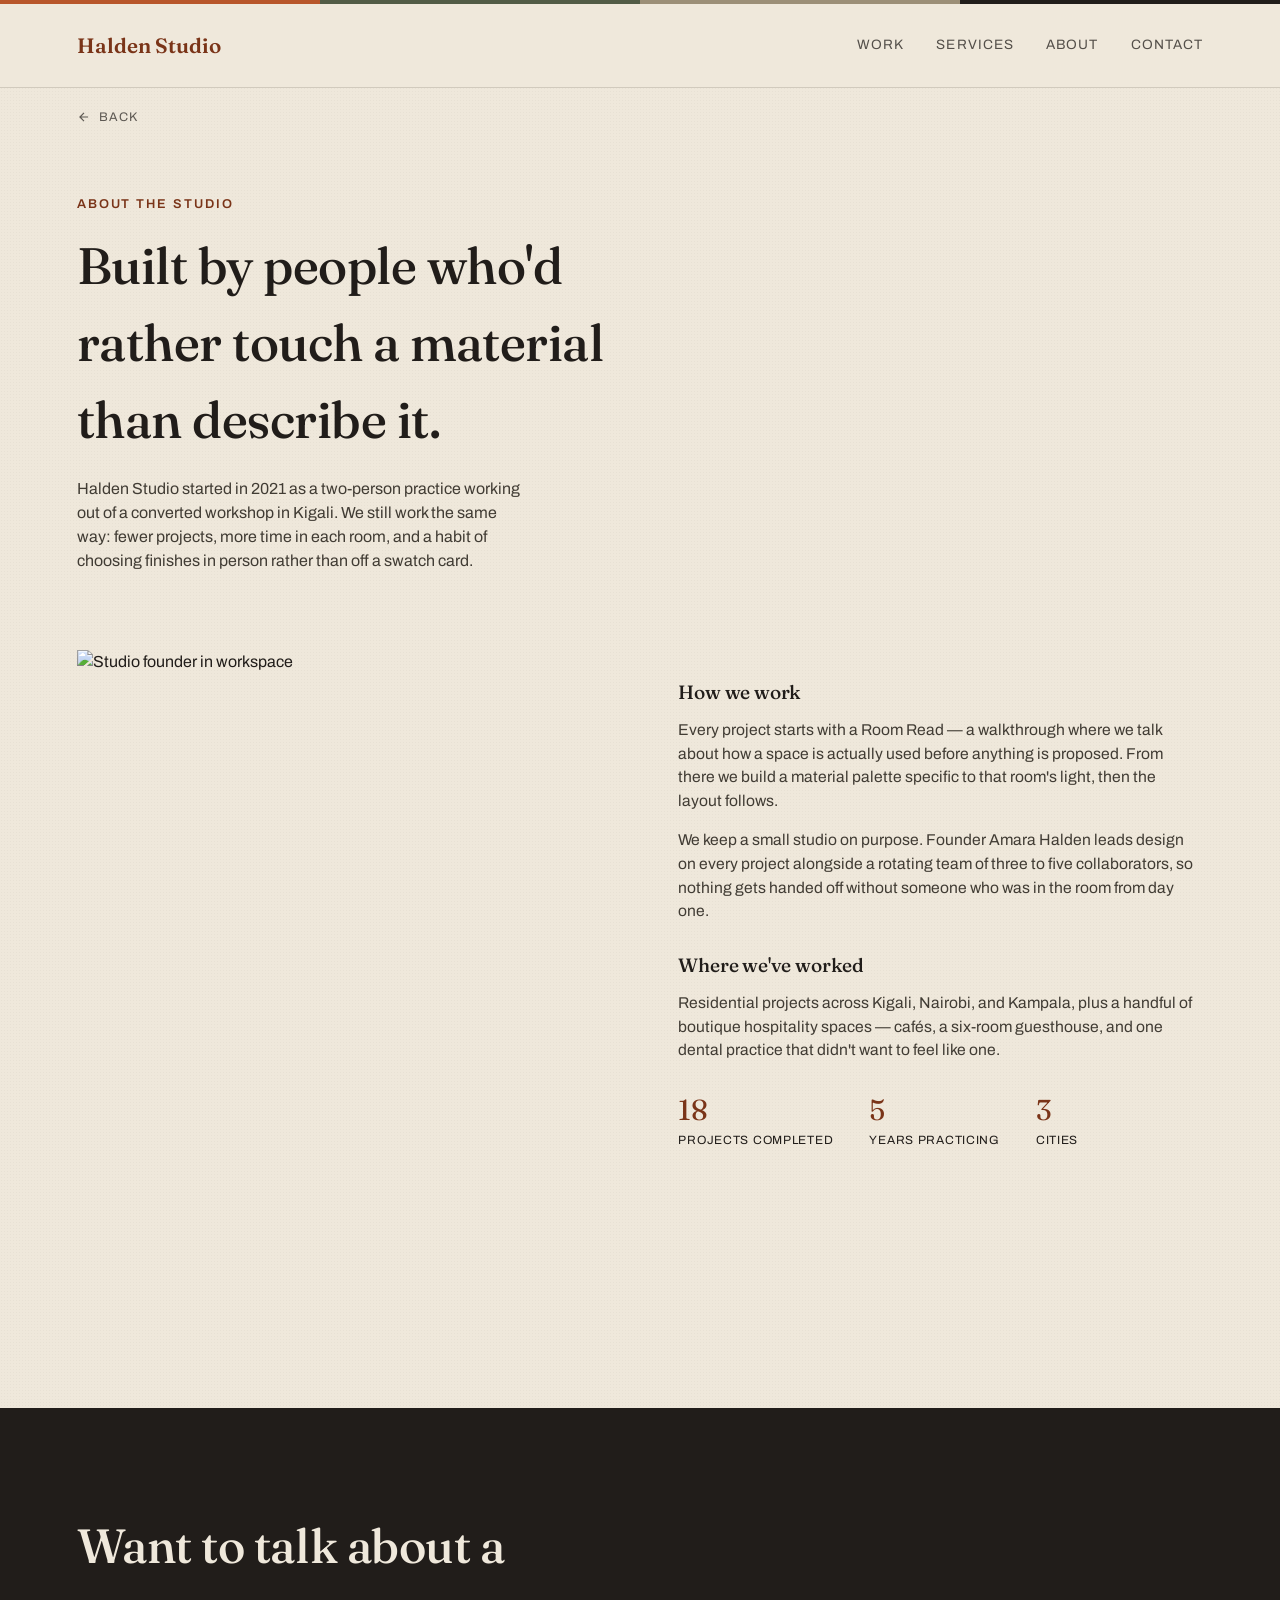
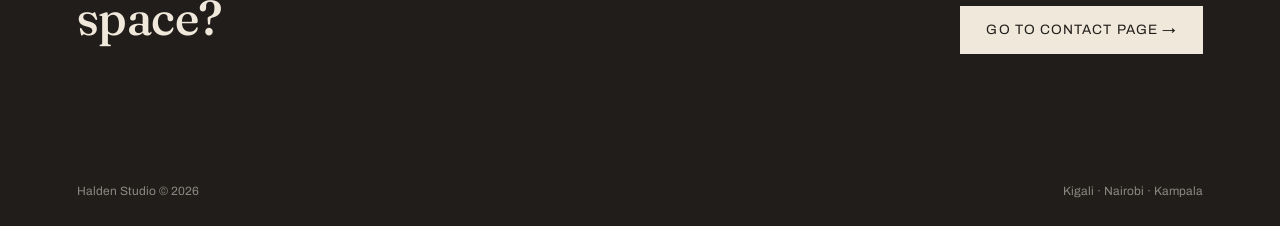
==== about.html @ 6094e58e "Add files via upload" ====
<!DOCTYPE html>
<html lang="en">
<head>
<meta charset="UTF-8">
<meta name="viewport" content="width=device-width, initial-scale=1.0">
<title>About — Halden Studio</title>
<link rel="preconnect" href="https://fonts.googleapis.com">
<link href="https://fonts.googleapis.com/css2?family=Fraunces:opsz,wght@9..144,300;9..144,500;9..144,600&family=Archivo:wght@400;500;600&display=swap" rel="stylesheet">
<link rel="stylesheet" href="styles.css">
</head>
<body>

<div class="swatch-strip">
  <span style="background:var(--clay)"></span>
  <span style="background:var(--sage)"></span>
  <span style="background:var(--stone)"></span>
  <span style="background:var(--ink)"></span>
</div>

<nav>
  <a class="logo" href="index.html">Halden Studio</a>
  <div class="navlinks">
    <a href="index.html#work">Work</a>
    <a href="services.html">Services</a>
    <a href="about.html">About</a>
    <a href="contact.html">Contact</a>
  </div>
</nav>

<button class="back-btn" onclick="history.back()">
  <svg viewBox="0 0 24 24" fill="none" stroke="currentColor" stroke-width="2"><path d="M19 12H5M12 19l-7-7 7-7"/></svg>
  Back
</button>

<section class="page-hero">
  <span class="eyebrow">About the Studio</span>
  <h1>Built by people who'd rather touch a material than describe it.</h1>
  <p>Halden Studio started in 2021 as a two-person practice working out of a converted workshop in Kigali. We still work the same way: fewer projects, more time in each room, and a habit of choosing finishes in person rather than off a swatch card.</p>
</section>

<div class="about-grid">
  <img src="https://images.unsplash.com/photo-1600585154526-990dced4db0d?w=800&q=80" alt="Studio founder in workspace">
  <div>
    <h3>How we work</h3>
    <p>Every project starts with a Room Read — a walkthrough where we talk about how a space is actually used before anything is proposed. From there we build a material palette specific to that room's light, then the layout follows.</p>
    <p>We keep a small studio on purpose. Founder Amara Halden leads design on every project alongside a rotating team of three to five collaborators, so nothing gets handed off without someone who was in the room from day one.</p>
    <h3>Where we've worked</h3>
    <p>Residential projects across Kigali, Nairobi, and Kampala, plus a handful of boutique hospitality spaces — cafés, a six-room guesthouse, and one dental practice that didn't want to feel like one.</p>
    <div class="stat-row">
      <div><span>18</span><p>Projects Completed</p></div>
      <div><span>5</span><p>Years Practicing</p></div>
      <div><span>3</span><p>Cities</p></div>
    </div>
  </div>
</div>

<footer id="contact">
  <h2>Want to talk about a space?</h2>
  <a href="contact.html" class="hero-cta" style="background:var(--paper);color:var(--ink);display:inline-flex;">Go to Contact Page →</a>
</footer>
<div class="foot-bottom">
  <span>Halden Studio © 2026</span>
  <span>Kigali · Nairobi · Kampala</span>
</div>

</body>
</html>
---- styles.css ----
@import url('https://fonts.googleapis.com/css2?family=Fraunces:opsz,wght@9..144,300;9..144,500;9..144,600&family=Archivo:wght@400;500;600&display=swap');

  :root{
    --plaster:#e3d9c6;
    --ink:#211d1a;
    --clay:#b8562a;
    --sage:#525c46;
    --stone:#9c8f77;
    --paper:#efe8db;
    --rust-deep:#7a3418;
  }
  *{margin:0;padding:0;box-sizing:border-box;}
  body{
    background:var(--paper);
    background-image:
      radial-gradient(rgba(33,29,26,0.035) 1px, transparent 1px);
    background-size:3px 3px;
    color:var(--ink);
    font-family:'Archivo',sans-serif;
    line-height:1.5;
  }
  h1,h2,h3{font-family:'Fraunces',serif;font-weight:500;letter-spacing:-0.01em;}
  a{color:inherit;text-decoration:none;}

  /* NAV */
  nav{
    display:flex;justify-content:space-between;align-items:center;
    padding:26px 6vw;position:sticky;top:0;background:var(--paper);
    z-index:10;border-bottom:1px solid rgba(33,29,26,0.15);
  }
  .logo{font-family:'Fraunces',serif;font-size:1.3rem;font-weight:600;color:var(--rust-deep);}
  .navlinks{display:flex;gap:32px;font-size:0.85rem;text-transform:uppercase;letter-spacing:0.08em;}
  .navlinks a{opacity:0.75;transition:opacity .2s;}
  .navlinks a:hover, .navlinks a:focus-visible{opacity:1;}
  .swatch-strip{display:flex;height:4px;}
  .swatch-strip span{flex:1;}

  /* HERO */
  .hero{
    display:grid;grid-template-columns:1.1fr 0.9fr;gap:5vw;
    padding:8vw 6vw 6vw;align-items:center;
  }
  .hero h1{font-size:clamp(2.4rem,5vw,4.2rem);line-height:1.02;}
  .hero .eyebrow{
    font-size:0.8rem;text-transform:uppercase;letter-spacing:0.15em;
    color:var(--rust-deep);margin-bottom:18px;display:block;font-weight:600;
  }
  .hero p{max-width:38ch;margin-top:22px;color:#413c34;font-size:1.05rem;}
  .hero-cta{
    margin-top:34px;display:inline-flex;align-items:center;gap:10px;
    padding:14px 26px;background:var(--ink);color:var(--paper);
    font-size:0.85rem;text-transform:uppercase;letter-spacing:0.08em;
    border:none;cursor:pointer;transition:background .25s;
  }
  .hero-cta:hover{background:var(--rust-deep);}

  /* Signature: before/after slider */
  .compare{
    position:relative;aspect-ratio:4/5;overflow:hidden;
    border:1px solid rgba(33,29,26,0.15);
  }
  .compare img{
    position:absolute;top:0;left:0;width:100%;height:100%;object-fit:cover;
  }
  .compare .after-wrap{
    position:absolute;top:0;left:0;height:100%;width:52%;overflow:hidden;
    border-right:2px solid var(--paper);
  }
  .compare .after-wrap img{width:calc(100% * 100 / 52);max-width:none;}
  .compare-handle{
    position:absolute;top:50%;left:52%;transform:translate(-50%,-50%);
    width:38px;height:38px;border-radius:50%;background:var(--paper);
    display:flex;align-items:center;justify-content:center;
    font-size:0.7rem;letter-spacing:0.05em;color:var(--ink);
    box-shadow:0 2px 10px rgba(0,0,0,0.2);pointer-events:none;
  }
  .compare-label{
    position:absolute;bottom:14px;left:14px;font-size:0.7rem;
    text-transform:uppercase;letter-spacing:0.1em;background:var(--paper);
    padding:4px 10px;color:var(--ink);
  }
  .compare-label.right{left:auto;right:14px;}

  /* SECTION LABEL */
  .section-head{
    padding:0 6vw;display:flex;justify-content:space-between;
    align-items:flex-end;margin-bottom:36px;border-top:1px solid rgba(33,29,26,0.12);
    padding-top:14px;
  }
  .section-head h2{font-size:clamp(1.6rem,3vw,2.4rem);}
  .section-head span{font-size:0.8rem;text-transform:uppercase;letter-spacing:0.1em;color:var(--sage);}
  section{padding-top:6vw;}

  /* PORTFOLIO GRID */
  .grid{
    display:grid;grid-template-columns:repeat(3,1fr);gap:2px;
    padding:0 6vw 8vw;background:rgba(33,29,26,0.1);
  }
  .card{
    background:var(--paper);position:relative;aspect-ratio:3/4;overflow:hidden;
    cursor:pointer;
  }
  .card img{width:100%;height:100%;object-fit:cover;transition:transform .5s ease;}
  .card:hover img{transform:scale(1.05);}
  .card .tag{
    position:absolute;bottom:0;left:0;right:0;padding:16px;
    background:linear-gradient(to top, rgba(33,29,26,0.75), transparent);
    color:var(--paper);opacity:0;transition:opacity .3s;
  }
  .card:hover .tag{opacity:1;}
  .card .tag h3{font-size:1.05rem;color:var(--paper);font-weight:500;}
  .card .tag p{font-size:0.75rem;text-transform:uppercase;letter-spacing:0.08em;opacity:0.85;margin-top:4px;}

  .filters{display:flex;gap:10px;padding:0 6vw;margin-bottom:28px;flex-wrap:wrap;}
  .filter-btn{
    padding:8px 18px;border:1px solid rgba(33,29,26,0.25);background:transparent;
    font-size:0.78rem;text-transform:uppercase;letter-spacing:0.06em;cursor:pointer;
    color:var(--ink);transition:all .2s;
  }
  .filter-btn.active, .filter-btn:hover{background:var(--ink);color:var(--paper);border-color:var(--ink);}

  /* SERVICES */
  .services{padding:0 6vw 8vw;display:grid;grid-template-columns:repeat(3,1fr);gap:40px;}
  .service{border-top:2px solid var(--ink);padding-top:18px;}
  .service .num{font-size:0.75rem;color:var(--rust-deep);letter-spacing:0.1em;}
  .service h3{margin:10px 0 12px;font-size:1.3rem;}
  .service p{color:#4a473e;font-size:0.92rem;}

  /* FOOTER CTA */
  footer{
    background:var(--ink);color:var(--paper);padding:8vw 6vw 4vw;
    display:flex;justify-content:space-between;align-items:flex-end;flex-wrap:wrap;gap:40px;
  }
  footer h2{font-size:clamp(1.8rem,4vw,3rem);max-width:14ch;color:var(--paper);}
  .foot-form{display:flex;flex-direction:column;gap:14px;max-width:320px;width:100%;}
  .foot-form input{
    background:transparent;border:none;border-bottom:1px solid rgba(246,243,236,0.4);
    color:var(--paper);padding:10px 0;font-family:'Archivo',sans-serif;font-size:0.95rem;
  }
  .foot-form input::placeholder{color:rgba(246,243,236,0.5);}
  .foot-form input:focus{outline:none;border-color:var(--clay);}
  .foot-form button{
    margin-top:8px;padding:12px 24px;background:var(--paper);color:var(--ink);
    border:none;font-size:0.85rem;text-transform:uppercase;letter-spacing:0.08em;cursor:pointer;
    width:fit-content;
  }
  .foot-form button:hover{background:var(--clay);color:var(--paper);}
  .foot-bottom{
    padding:6vw 6vw 2vw;font-size:0.75rem;color:rgba(246,243,236,0.5);
    display:flex;justify-content:space-between;background:var(--ink);
  }

  .back-btn{
    display:inline-flex;align-items:center;gap:8px;
    margin:22px 6vw 0;font-size:0.78rem;text-transform:uppercase;
    letter-spacing:0.08em;color:var(--ink);opacity:0.7;
    background:none;border:none;cursor:pointer;font-family:'Archivo',sans-serif;
    padding:0;
  }
  .back-btn:hover{opacity:1;color:var(--rust-deep);}
  .back-btn svg{width:14px;height:14px;}

  .page-hero{padding:5vw 6vw 4vw;}
  .page-hero .eyebrow{
    font-size:0.8rem;text-transform:uppercase;letter-spacing:0.15em;
    color:var(--rust-deep);margin-bottom:14px;display:block;font-weight:600;
  }
  .page-hero h1{font-size:clamp(2rem,4vw,3.2rem);max-width:16ch;}
  .page-hero p{max-width:50ch;margin-top:18px;color:#413c34;font-size:1rem;}

  .about-grid{
    display:grid;grid-template-columns:1fr 1fr;gap:6vw;
    padding:2vw 6vw 8vw;align-items:start;
  }
  .about-grid img{width:100%;aspect-ratio:4/5;object-fit:cover;}
  .about-grid p{color:#413c34;margin-bottom:16px;font-size:0.98rem;}
  .about-grid h3{margin:28px 0 12px;font-size:1.2rem;}
  .stat-row{display:flex;gap:36px;margin-top:26px;}
  .stat-row div span{display:block;font-family:'Fraunces',serif;font-size:1.8rem;color:var(--rust-deep);}
  .stat-row div p{font-size:0.75rem;text-transform:uppercase;letter-spacing:0.06em;color:var(--ink);margin:0;}

  .services-detail{padding:2vw 6vw 8vw;display:flex;flex-direction:column;gap:0;}
  .service-row{
    display:grid;grid-template-columns:0.6fr 1.6fr 1fr;gap:30px;
    padding:34px 0;border-top:1px solid rgba(33,29,26,0.15);align-items:start;
  }
  .service-row:last-child{border-bottom:1px solid rgba(33,29,26,0.15);}
  .service-row .num{font-family:'Fraunces',serif;font-size:1.6rem;color:var(--stone);}
  .service-row h3{font-size:1.35rem;margin-bottom:10px;}
  .service-row p{color:#413c34;font-size:0.95rem;max-width:48ch;}
  .service-row .price{text-align:right;font-family:'Fraunces',serif;font-size:1.3rem;color:var(--rust-deep);}
  .service-row .price small{display:block;font-family:'Archivo',sans-serif;font-size:0.7rem;text-transform:uppercase;letter-spacing:0.06em;color:var(--ink);opacity:0.6;margin-top:4px;}

  .contact-wrap{
    display:grid;grid-template-columns:1fr 1fr;gap:6vw;
    padding:2vw 6vw 8vw;
  }
  .contact-info h3{font-size:1.1rem;margin:22px 0 8px;}
  .contact-info p{color:#413c34;font-size:0.95rem;}
  .contact-form{display:flex;flex-direction:column;gap:16px;}
  .contact-form label{font-size:0.75rem;text-transform:uppercase;letter-spacing:0.06em;color:var(--ink);opacity:0.7;}
  .contact-form input, .contact-form textarea{
    background:transparent;border:none;border-bottom:1px solid rgba(33,29,26,0.3);
    padding:10px 0;font-family:'Archivo',sans-serif;font-size:0.98rem;color:var(--ink);
    resize:none;
  }
  .contact-form input:focus, .contact-form textarea:focus{outline:none;border-color:var(--rust-deep);}
  .contact-form button{
    margin-top:10px;padding:14px 26px;background:var(--ink);color:var(--paper);
    border:none;font-size:0.85rem;text-transform:uppercase;letter-spacing:0.08em;
    cursor:pointer;width:fit-content;transition:background .25s;
  }
  .contact-form button:hover{background:var(--rust-deep);}

  @media (max-width: 800px){
    .about-grid, .contact-wrap{grid-template-columns:1fr;}
    .service-row{grid-template-columns:1fr;}
    .service-row .price{text-align:left;}
    .hero{grid-template-columns:1fr;padding-top:14vw;}
    .grid{grid-template-columns:repeat(2,1fr);}
    .services{grid-template-columns:1fr;}
    .navlinks{display:none;}
  }
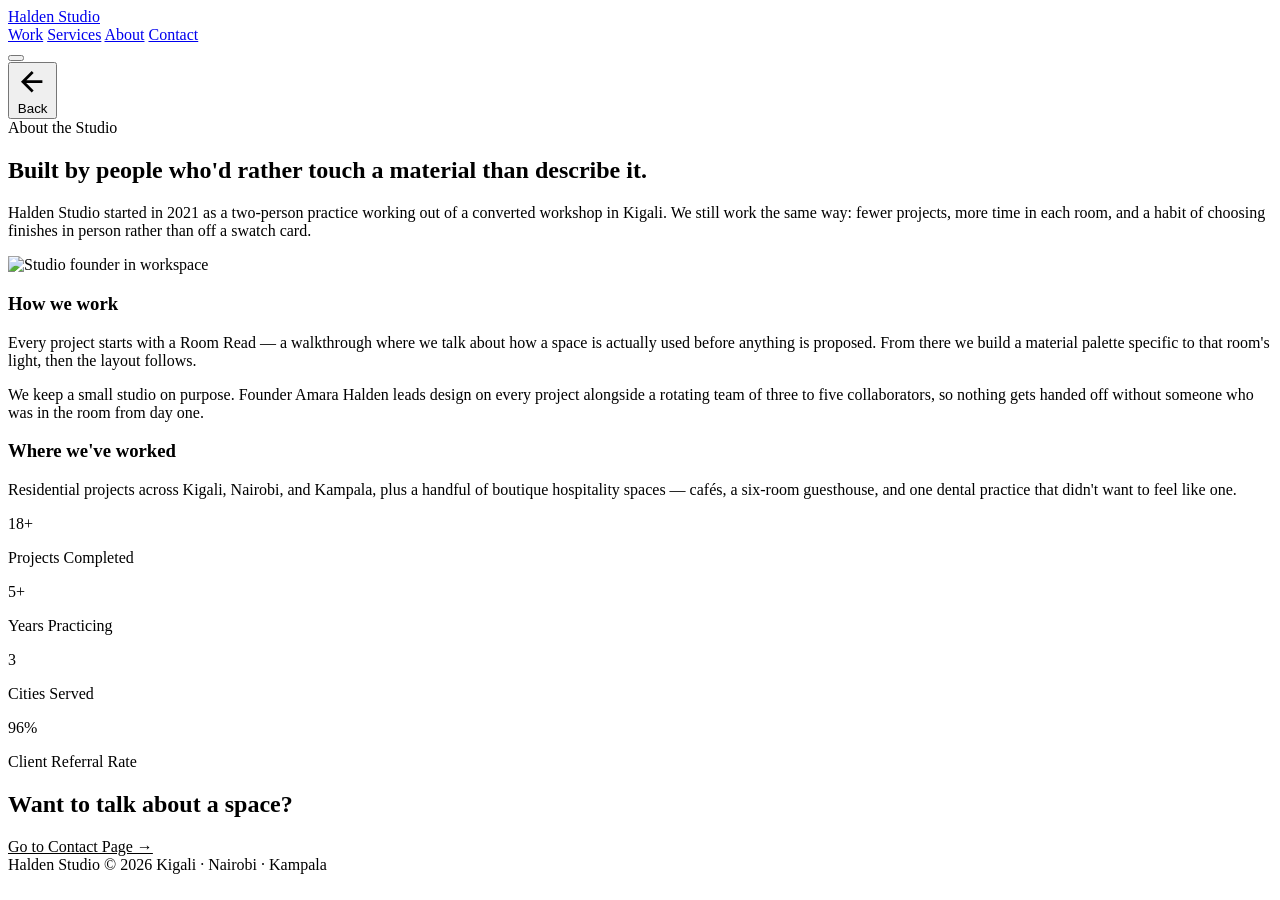
==== commit ea34845a: "Rename about (1).html to about.html" ====
--- a/about.html
+++ b/about.html
@@ -11,21 +11,25 @@
 <body>
 
 <div class="swatch-strip">
-  <span style="background:var(--clay)"></span>
+  <span style="background:var(--gold)"></span>
+  <span style="background:var(--rust-deep)"></span>
   <span style="background:var(--sage)"></span>
-  <span style="background:var(--stone)"></span>
-  <span style="background:var(--ink)"></span>
+  <span style="background:var(--plum)"></span>
 </div>
 
 <nav>
   <a class="logo" href="index.html">Halden Studio</a>
-  <div class="navlinks">
+  <div class="navlinks" id="navLinks">
     <a href="index.html#work">Work</a>
     <a href="services.html">Services</a>
     <a href="about.html">About</a>
     <a href="contact.html">Contact</a>
   </div>
+  <button class="nav-toggle" id="navToggle" aria-label="Toggle menu">
+    <span></span><span></span><span></span>
+  </button>
 </nav>
+<div class="nav-scrim" id="navScrim"></div>
 
 <button class="back-btn" onclick="history.back()">
   <svg viewBox="0 0 24 24" fill="none" stroke="currentColor" stroke-width="2"><path d="M19 12H5M12 19l-7-7 7-7"/></svg>
@@ -46,10 +50,15 @@
     <p>We keep a small studio on purpose. Founder Amara Halden leads design on every project alongside a rotating team of three to five collaborators, so nothing gets handed off without someone who was in the room from day one.</p>
     <h3>Where we've worked</h3>
     <p>Residential projects across Kigali, Nairobi, and Kampala, plus a handful of boutique hospitality spaces — cafés, a six-room guesthouse, and one dental practice that didn't want to feel like one.</p>
-    <div class="stat-row">
-      <div><span>18</span><p>Projects Completed</p></div>
-      <div><span>5</span><p>Years Practicing</p></div>
-      <div><span>3</span><p>Cities</p></div>
+    <div class="stat-card">
+      <div class="stat-row">
+        <div><span>18+</span><p>Projects Completed</p></div>
+        <div><span>5+</span><p>Years Practicing</p></div>
+      </div>
+      <div class="stat-row">
+        <div><span>3</span><p>Cities Served</p></div>
+        <div><span>96%</span><p>Client Referral Rate</p></div>
+      </div>
     </div>
   </div>
 </div>
@@ -63,5 +72,6 @@
   <span>Kigali · Nairobi · Kampala</span>
 </div>
 
+<script src="site.js"></script>
 </body>
 </html>
